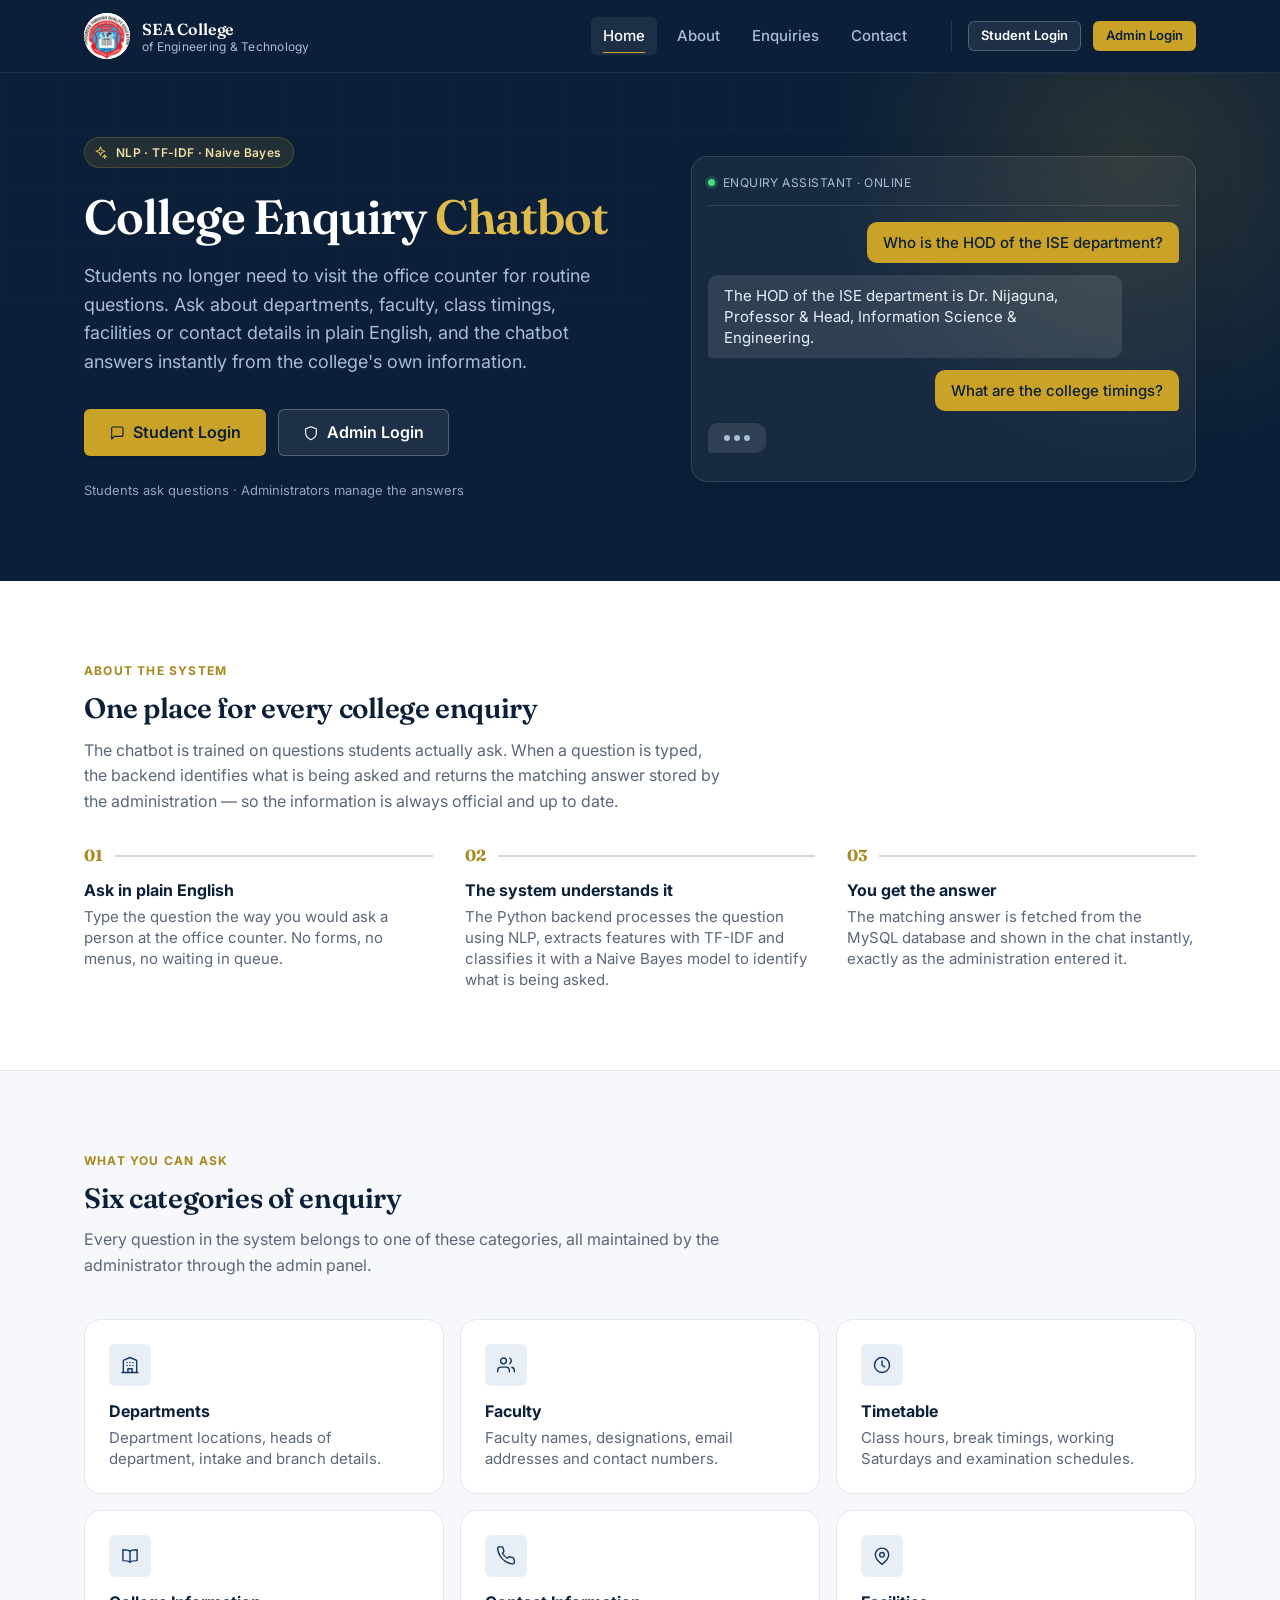
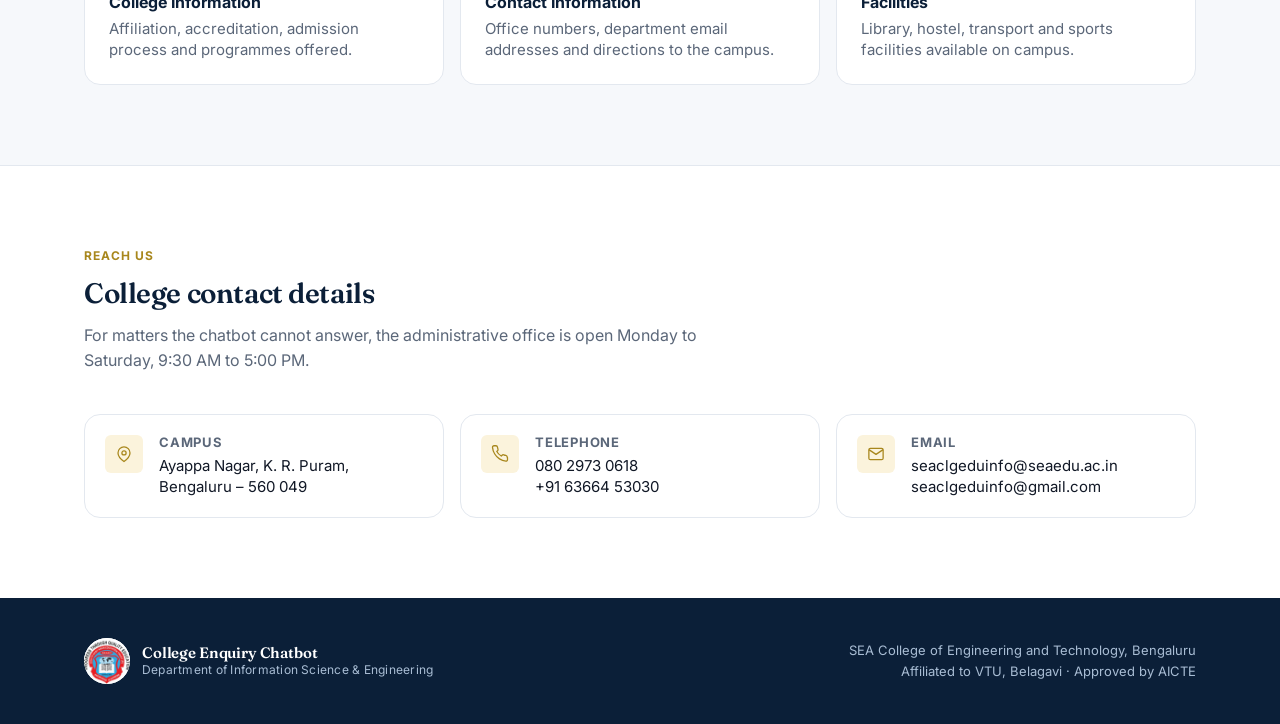
==== index.html @ 17e55410 "College Enquiry Chatbot - SEA College" ====
<!DOCTYPE html>
<html lang="en">
<head>
<meta charset="UTF-8" />
<meta name="viewport" content="width=device-width, initial-scale=1" />
<link rel="icon" href="assets/img/logo.png" />
<title>College Enquiry Chatbot — SEA College of Engineering and Technology</title>
<meta name="description" content="Ask questions about departments, faculty, timings, facilities and contact details, and get instant answers from the college enquiry chatbot." />

<link rel="preconnect" href="https://fonts.googleapis.com" />
<link rel="preconnect" href="https://fonts.gstatic.com" crossorigin />
<link href="https://fonts.googleapis.com/css2?family=Fraunces:opsz,wght@9..144,400;9..144,600;9..144,700&family=Inter:wght@400;500;600;700&display=swap" rel="stylesheet" />

<link rel="stylesheet" href="assets/css/tokens.css" />
<link rel="stylesheet" href="assets/css/base.css" />
<link rel="stylesheet" href="assets/css/components.css" />
<link rel="stylesheet" href="assets/css/student.css" />
<link rel="stylesheet" href="assets/css/motion.css" />
</head>
<body>

<a class="skip-link" href="#main">Skip to main content</a>

<!-- ======================================================== NAVIGATION -->
<header class="site-nav" id="siteNav">
  <div class="container">
    <a class="brand" href="index.html">
      <span class="crest"><img src="assets/img/logo.png" alt="" onerror="this.remove()" />SEA</span>
      <span class="brand-text">
        <span class="brand-name">SEA College</span>
        <span class="brand-sub">of Engineering &amp; Technology</span>
      </span>
    </a>

    <button class="nav-toggle" type="button" id="navToggle"
            aria-label="Toggle navigation" aria-expanded="false">
      <span data-icon="menu"></span>
    </button>

    <nav class="nav-links" aria-label="Primary">
      <a href="#home" class="is-active">Home</a>
      <a href="#about">About</a>
      <a href="#enquiries">Enquiries</a>
      <a href="#contact">Contact</a>
    </nav>

    <div class="nav-actions">
      <a class="btn btn-on-dark btn-sm" href="student-login.html">Student Login</a>
      <a class="btn btn-gold btn-sm" href="admin-login.html">Admin Login</a>
    </div>
  </div>
</header>

<main id="main">

  <!-- ============================================================= HERO -->
  <section class="hero" id="home">
    <div class="container">
      <div>
        <span class="eyebrow">
          <span data-icon="sparkle"></span>
          NLP · TF-IDF · Naive Bayes
        </span>

        <h1>College Enquiry <em>Chatbot</em></h1>

        <p class="hero-lead">
          Students no longer need to visit the office counter for routine
          questions. Ask about departments, faculty, class timings, facilities
          or contact details in plain English, and the chatbot answers instantly
          from the college's own information.
        </p>

        <div class="hero-actions">
          <a class="btn btn-gold btn-lg" href="student-login.html">
            <span data-icon="messageSquare"></span>
            Student Login
          </a>
          <a class="btn btn-on-dark btn-lg" href="admin-login.html">
            <span data-icon="shield"></span>
            Admin Login
          </a>
        </div>

        <p class="hero-note">
          Students ask questions · Administrators manage the answers
        </p>
      </div>

      <!-- Static preview of the chat interface -->
      <div class="hero-preview" aria-hidden="true">
        <div class="preview-bar">
          <span class="dot"></span>
          Enquiry Assistant · Online
        </div>
        <div class="preview-msg from-user">
          <p>Who is the HOD of the ISE department?</p>
        </div>
        <div class="preview-msg from-bot">
          <p>The HOD of the ISE department is Dr. Nijaguna,
             Professor &amp; Head, Information Science &amp; Engineering.</p>
        </div>
        <div class="preview-msg from-user">
          <p>What are the college timings?</p>
        </div>
        <div class="preview-msg from-bot">
          <span class="preview-typing"><i></i><i></i><i></i></span>
        </div>
      </div>
    </div>
  </section>

  <!-- ============================================================ ABOUT -->
  <section class="section" id="about">
    <div class="container">
      <div class="section-head">
        <span class="kicker">About the system</span>
        <h2>One place for every college enquiry</h2>
        <p>
          The chatbot is trained on questions students actually ask. When a
          question is typed, the backend identifies what is being asked and
          returns the matching answer stored by the administration — so the
          information is always official and up to date.
        </p>
      </div>

      <div class="steps">
        <article class="step">
          <h3>Ask in plain English</h3>
          <p>
            Type the question the way you would ask a person at the office
            counter. No forms, no menus, no waiting in queue.
          </p>
        </article>
        <article class="step">
          <h3>The system understands it</h3>
          <p>
            The Python backend processes the question using NLP, extracts
            features with TF-IDF and classifies it with a Naive Bayes model to
            identify what is being asked.
          </p>
        </article>
        <article class="step">
          <h3>You get the answer</h3>
          <p>
            The matching answer is fetched from the MySQL database and shown in
            the chat instantly, exactly as the administration entered it.
          </p>
        </article>
      </div>
    </div>
  </section>

  <!-- ======================================================== ENQUIRIES -->
  <section class="section is-tint" id="enquiries">
    <div class="container">
      <div class="section-head">
        <span class="kicker">What you can ask</span>
        <h2>Six categories of enquiry</h2>
        <p>
          Every question in the system belongs to one of these categories, all
          maintained by the administrator through the admin panel.
        </p>
      </div>

      <div class="cat-grid">
        <article class="cat-card">
          <div class="cat-icon"><span data-icon="building"></span></div>
          <h3>Departments</h3>
          <p>Department locations, heads of department, intake and branch details.</p>
        </article>

        <article class="cat-card">
          <div class="cat-icon"><span data-icon="users"></span></div>
          <h3>Faculty</h3>
          <p>Faculty names, designations, email addresses and contact numbers.</p>
        </article>

        <article class="cat-card">
          <div class="cat-icon"><span data-icon="clock"></span></div>
          <h3>Timetable</h3>
          <p>Class hours, break timings, working Saturdays and examination schedules.</p>
        </article>

        <article class="cat-card">
          <div class="cat-icon"><span data-icon="bookOpen"></span></div>
          <h3>College Information</h3>
          <p>Affiliation, accreditation, admission process and programmes offered.</p>
        </article>

        <article class="cat-card">
          <div class="cat-icon"><span data-icon="phone"></span></div>
          <h3>Contact Information</h3>
          <p>Office numbers, department email addresses and directions to the campus.</p>
        </article>

        <article class="cat-card">
          <div class="cat-icon"><span data-icon="mapPin"></span></div>
          <h3>Facilities</h3>
          <p>Library, hostel, transport and sports facilities available on campus.</p>
        </article>
      </div>
    </div>
  </section>

  <!-- ========================================================== CONTACT -->
  <section class="section" id="contact">
    <div class="container">
      <div class="section-head">
        <span class="kicker">Reach us</span>
        <h2>College contact details</h2>
        <p>
          For matters the chatbot cannot answer, the administrative office is
          open Monday to Saturday, 9:30 AM to 5:00 PM.
        </p>
      </div>

      <div class="contact-grid">
        <div class="contact-item">
          <div class="ci-icon"><span data-icon="mapPin"></span></div>
          <div>
            <h4>Campus</h4>
            <p>Ayappa Nagar, K. R. Puram,<br />
               Bengaluru – 560 049</p>
          </div>
        </div>

        <div class="contact-item">
          <div class="ci-icon"><span data-icon="phone"></span></div>
          <div>
            <h4>Telephone</h4>
            <p>080 2973 0618<br />+91 63664 53030</p>
          </div>
        </div>

        <div class="contact-item">
          <div class="ci-icon"><span data-icon="mail"></span></div>
          <div>
            <h4>Email</h4>
            <p>seaclgeduinfo@seaedu.ac.in<br />seaclgeduinfo@gmail.com</p>
          </div>
        </div>
      </div>
    </div>
  </section>

</main>

<!-- =========================================================== FOOTER -->
<footer class="site-footer">
  <div class="container">
    <div class="brand">
      <span class="crest"><img src="assets/img/logo.png" alt="" onerror="this.remove()" />SEA</span>
      <span class="brand-text">
        <span class="brand-name">College Enquiry Chatbot</span>
        <span class="brand-sub">Department of Information Science &amp; Engineering</span>
      </span>
    </div>
    <div class="footer-meta">
      <p>SEA College of Engineering and Technology, Bengaluru</p>
      <p>Affiliated to VTU, Belagavi · Approved by AICTE</p>
    </div>
  </div>
</footer>

<script src="assets/js/ui.js"></script>
<script src="assets/js/site.js"></script>
<script src="assets/js/motion.js"></script>
</body>
</html>
---- assets/css/tokens.css ----
/* ==========================================================================
   tokens.css — Design tokens for the College Enquiry Chatbot
   Single source of truth for colour, type, spacing, radius, shadow.
   Change a value here and the entire application re-themes.
   ========================================================================== */

:root {
  /* ---- Brand: Academic navy ---- */
  --navy-900: #0b1f38;
  --navy-800: #0d2440;
  --navy-700: #0f2a4a;
  --navy-600: #163760;
  --navy-500: #1e4573;
  --navy-400: #3c648f;
  --navy-200: #a9bdd4;
  --navy-100: #e8eef6;

  /* ---- Brand: Gold accent ---- */
  --gold-600: #a8871d;
  --gold-500: #c9a227;
  --gold-400: #dfba4c;
  --gold-200: #f0dfa4;
  --gold-100: #fbf3dc;

  /* ---- Neutrals ---- */
  --ink-900: #111826;
  --ink-700: #303b4d;
  --ink-500: #5b6779;
  --ink-400: #7b8798;
  --ink-300: #a3adbb;
  --white: #ffffff;
  --slate-50: #f6f8fb;
  --slate-100: #eef2f7;
  --line: #e3e8ef;
  --line-strong: #cfd8e3;

  /* ---- Status ---- */
  --success: #0f8a5f;
  --success-bg: #e6f5ee;
  --warning: #b7791f;
  --warning-bg: #fdf3e2;
  --danger: #c0392b;
  --danger-bg: #fdecea;
  --info: #1e4573;
  --info-bg: #e8eef6;

  /* ---- Typography ---- */
  --font-display: "Fraunces", "Iowan Old Style", "Palatino Linotype", Palatino,
    Georgia, "Times New Roman", serif;
  --font-body: "Inter", -apple-system, BlinkMacSystemFont, "Segoe UI", Roboto,
    "Helvetica Neue", Arial, sans-serif;
  --font-mono: "SF Mono", "JetBrains Mono", Menlo, Consolas, monospace;

  --fs-xs: 0.75rem;    /* 12 */
  --fs-sm: 0.8125rem;  /* 13 */
  --fs-base: 0.9375rem;/* 15 */
  --fs-md: 1rem;       /* 16 */
  --fs-lg: 1.125rem;   /* 18 */
  --fs-xl: 1.375rem;   /* 22 */
  --fs-2xl: 1.75rem;   /* 28 */
  --fs-3xl: 2.25rem;   /* 36 */
  --fs-4xl: 3rem;      /* 48 */

  --lh-tight: 1.2;
  --lh-snug: 1.4;
  --lh-normal: 1.6;

  /* ---- Spacing (4px grid) ---- */
  --sp-1: 4px;
  --sp-2: 8px;
  --sp-3: 12px;
  --sp-4: 16px;
  --sp-5: 20px;
  --sp-6: 24px;
  --sp-8: 32px;
  --sp-10: 40px;
  --sp-12: 48px;
  --sp-16: 64px;
  --sp-20: 80px;

  /* ---- Radius ---- */
  --r-sm: 6px;
  --r-md: 10px;
  --r-lg: 16px;
  --r-full: 999px;

  /* ---- Shadow ---- */
  --sh-1: 0 1px 2px rgba(17, 24, 38, 0.06), 0 1px 3px rgba(17, 24, 38, 0.04);
  --sh-2: 0 4px 12px rgba(17, 24, 38, 0.08), 0 1px 3px rgba(17, 24, 38, 0.04);
  --sh-3: 0 16px 40px rgba(11, 31, 56, 0.16), 0 4px 12px rgba(11, 31, 56, 0.08);

  /* ---- Motion ----
     Standard easing moves at a constant-ish feel. These two curves are what
     make an interface read as considered rather than merely animated:
       expo  — leaves fast, settles slowly, so motion feels weighted
       spring — overshoots a few percent, so a press feels physical      */
  --ease: cubic-bezier(0.4, 0, 0.2, 1);
  --ease-expo: cubic-bezier(0.16, 1, 0.3, 1);
  --ease-spring: cubic-bezier(0.34, 1.4, 0.64, 1);

  --t-fast: 120ms var(--ease);
  --t-base: 200ms var(--ease);
  --t-slow: 320ms var(--ease);
  --t-enter: 520ms var(--ease-expo);
  --t-press: 90ms var(--ease-expo);

  /* ---- Layout ---- */
  --container: 1160px;
  --sidebar-w: 254px;
  --topbar-h: 64px;

  /* ---- Z-index ---- */
  --z-sticky: 100;
  --z-drawer: 200;
  --z-modal: 300;
  --z-toast: 400;
}

@media (prefers-reduced-motion: reduce) {
  *,
  *::before,
  *::after {
    animation-duration: 0.01ms !important;
    animation-iteration-count: 1 !important;
    transition-duration: 0.01ms !important;
    scroll-behavior: auto !important;
  }
}
---- assets/css/base.css ----
/* ==========================================================================
   base.css — Reset, document defaults, typography, layout primitives
   ========================================================================== */

*,
*::before,
*::after {
  box-sizing: border-box;
}

* {
  margin: 0;
}

html {
  -webkit-text-size-adjust: 100%;
  scroll-behavior: smooth;
}

body {
  font-family: var(--font-body);
  font-size: var(--fs-base);
  line-height: var(--lh-normal);
  color: var(--ink-900);
  background: var(--white);
  -webkit-font-smoothing: antialiased;
  -moz-osx-font-smoothing: grayscale;
  min-height: 100vh;
}

img,
svg {
  display: block;
  max-width: 100%;
}

/* ui.js replaces every [data-icon] span with an inline SVG. Giving the
   wrapper a box makes it align with text and accept transforms. */
[data-icon] {
  display: inline-flex;
  align-items: center;
  flex: none;
}

button,
input,
select,
textarea {
  font: inherit;
  color: inherit;
}

button {
  cursor: pointer;
  background: none;
  border: none;
  padding: 0;
}

a {
  color: var(--navy-500);
  text-decoration: none;
  transition: color var(--t-fast);
}

a:hover {
  color: var(--navy-700);
}

ul,
ol {
  list-style: none;
  padding: 0;
}

/* ---- Headings ---- */
h1,
h2,
h3,
h4 {
  font-family: var(--font-display);
  font-weight: 600;
  line-height: var(--lh-tight);
  color: var(--navy-900);
  letter-spacing: -0.015em;
}

h1 {
  font-size: var(--fs-3xl);
}
h2 {
  font-size: var(--fs-2xl);
}
h3 {
  font-size: var(--fs-xl);
}
h4 {
  font-size: var(--fs-lg);
}

/* ---- Focus ---- */
:focus {
  outline: none;
}

:focus-visible {
  outline: 2px solid var(--gold-500);
  outline-offset: 2px;
  border-radius: var(--r-sm);
}

/* ---- Selection ---- */
::selection {
  background: var(--gold-200);
  color: var(--navy-900);
}

/* ---- Scrollbar (WebKit) ---- */
::-webkit-scrollbar {
  width: 10px;
  height: 10px;
}
::-webkit-scrollbar-track {
  background: transparent;
}
::-webkit-scrollbar-thumb {
  background: var(--line-strong);
  border-radius: var(--r-full);
  border: 3px solid transparent;
  background-clip: content-box;
}
::-webkit-scrollbar-thumb:hover {
  background: var(--ink-300);
  background-clip: content-box;
}

/* ==========================================================================
   Layout primitives
   ========================================================================== */

.container {
  width: 100%;
  max-width: var(--container);
  margin-inline: auto;
  padding-inline: var(--sp-6);
}

@media (max-width: 640px) {
  .container {
    padding-inline: var(--sp-4);
  }
}

.stack > * + * {
  margin-top: var(--sp-4);
}

.row {
  display: flex;
  align-items: center;
  gap: var(--sp-3);
}

.row-between {
  display: flex;
  align-items: center;
  justify-content: space-between;
  gap: var(--sp-4);
}

.grow {
  flex: 1 1 auto;
  min-width: 0;
}

/* ==========================================================================
   Utilities
   ========================================================================== */

.visually-hidden {
  position: absolute;
  width: 1px;
  height: 1px;
  padding: 0;
  margin: -1px;
  overflow: hidden;
  clip: rect(0, 0, 0, 0);
  white-space: nowrap;
  border: 0;
}

.text-muted {
  color: var(--ink-500);
}

.text-sm {
  font-size: var(--fs-sm);
}

.text-center {
  text-align: center;
}

.truncate {
  overflow: hidden;
  text-overflow: ellipsis;
  white-space: nowrap;
}

.clamp-2 {
  display: -webkit-box;
  -webkit-line-clamp: 2;
  line-clamp: 2;
  -webkit-box-orient: vertical;
  overflow: hidden;
}

.hidden {
  display: none !important;
}

.no-scroll {
  overflow: hidden;
}

/* Skip link for keyboard users */
.skip-link {
  position: absolute;
  left: var(--sp-4);
  top: -60px;
  z-index: var(--z-toast);
  background: var(--navy-700);
  color: var(--white);
  padding: var(--sp-3) var(--sp-5);
  border-radius: var(--r-sm);
  transition: top var(--t-base);
}

.skip-link:focus {
  top: var(--sp-4);
  color: var(--white);
}
---- assets/css/components.css ----
/* ==========================================================================
   components.css — Shared UI library
   Buttons · Forms · Cards · Tables · Badges · Modals · Toasts · Chips
   Avatars · Empty states · Skeletons · Dropdowns · Pagination
   ========================================================================== */

/* ==========================================================================
   Buttons
   ========================================================================== */

.btn {
  display: inline-flex;
  align-items: center;
  justify-content: center;
  gap: var(--sp-2);
  padding: 10px var(--sp-5);
  font-size: var(--fs-base);
  font-weight: 600;
  line-height: 1.2;
  border-radius: var(--r-sm);
  border: 1px solid transparent;
  white-space: nowrap;
  transition: background var(--t-fast), border-color var(--t-fast),
    color var(--t-fast), box-shadow var(--t-fast), transform var(--t-fast);
  user-select: none;
}

.btn:active:not(:disabled) {
  transform: translateY(1px);
}

.btn:disabled,
.btn[aria-disabled="true"] {
  opacity: 0.5;
  cursor: not-allowed;
  transform: none;
}

.btn svg {
  width: 16px;
  height: 16px;
  flex: none;
}

.btn-primary {
  background: var(--navy-700);
  color: var(--white);
  box-shadow: var(--sh-1);
}
.btn-primary:hover:not(:disabled) {
  background: var(--navy-600);
  color: var(--white);
}

.btn-gold {
  background: var(--gold-500);
  color: var(--navy-900);
  box-shadow: var(--sh-1);
}
.btn-gold:hover:not(:disabled) {
  background: var(--gold-400);
  color: var(--navy-900);
}

.btn-outline {
  background: var(--white);
  color: var(--navy-700);
  border-color: var(--line-strong);
}
.btn-outline:hover:not(:disabled) {
  border-color: var(--navy-400);
  background: var(--slate-50);
  color: var(--navy-700);
}

.btn-ghost {
  background: transparent;
  color: var(--ink-700);
}
.btn-ghost:hover:not(:disabled) {
  background: var(--slate-100);
  color: var(--ink-900);
}

.btn-danger {
  background: var(--danger);
  color: var(--white);
}
.btn-danger:hover:not(:disabled) {
  background: #a53226;
  color: var(--white);
}

.btn-on-dark {
  background: rgba(255, 255, 255, 0.08);
  color: var(--white);
  border-color: rgba(255, 255, 255, 0.24);
  backdrop-filter: blur(6px);
}
.btn-on-dark:hover:not(:disabled) {
  background: rgba(255, 255, 255, 0.16);
  color: var(--white);
}

.btn-sm {
  padding: 6px var(--sp-3);
  font-size: var(--fs-sm);
}

.btn-lg {
  padding: 13px var(--sp-6);
  font-size: var(--fs-md);
}

.btn-block {
  width: 100%;
}

/* Icon-only button */
.btn-icon {
  display: inline-flex;
  align-items: center;
  justify-content: center;
  width: 34px;
  height: 34px;
  border-radius: var(--r-sm);
  color: var(--ink-500);
  transition: background var(--t-fast), color var(--t-fast);
}
.btn-icon svg {
  width: 17px;
  height: 17px;
}
.btn-icon:hover {
  background: var(--slate-100);
  color: var(--navy-700);
}
.btn-icon.is-danger:hover {
  background: var(--danger-bg);
  color: var(--danger);
}

/* Loading state — set aria-busy="true" */
.btn[aria-busy="true"] {
  pointer-events: none;
  position: relative;
  color: transparent !important;
}
.btn[aria-busy="true"]::after {
  content: "";
  position: absolute;
  width: 16px;
  height: 16px;
  border: 2px solid currentColor;
  border-radius: 50%;
  border-top-color: transparent;
  animation: spin 0.6s linear infinite;
  color: var(--white);
}
.btn-outline[aria-busy="true"]::after,
.btn-gold[aria-busy="true"]::after {
  color: var(--navy-700);
}

@keyframes spin {
  to {
    transform: rotate(360deg);
  }
}

/* ==========================================================================
   Forms
   ========================================================================== */

.field {
  display: block;
  margin-bottom: var(--sp-4);
}

.field-label {
  display: block;
  font-size: var(--fs-sm);
  font-weight: 600;
  color: var(--ink-700);
  margin-bottom: 6px;
}

.field-label .req {
  color: var(--danger);
  margin-left: 2px;
}

.input,
.select,
.textarea {
  display: block;
  width: 100%;
  padding: 10px var(--sp-3);
  font-size: var(--fs-base);
  color: var(--ink-900);
  background: var(--white);
  border: 1px solid var(--line-strong);
  border-radius: var(--r-sm);
  transition: border-color var(--t-fast), box-shadow var(--t-fast);
}

.input::placeholder,
.textarea::placeholder {
  color: var(--ink-300);
}

.input:hover,
.select:hover,
.textarea:hover {
  border-color: var(--navy-200);
}

.input:focus,
.select:focus,
.textarea:focus {
  outline: none;
  border-color: var(--navy-500);
  box-shadow: 0 0 0 3px rgba(30, 69, 115, 0.12);
}

.textarea {
  min-height: 96px;
  resize: vertical;
  line-height: var(--lh-snug);
}

.select {
  appearance: none;
  padding-right: var(--sp-8);
  background-image: url("data:image/svg+xml,%3Csvg xmlns='http://www.w3.org/2000/svg' width='16' height='16' fill='none' stroke='%235b6779' stroke-width='2' stroke-linecap='round' stroke-linejoin='round'%3E%3Cpath d='M4 6l4 4 4-4'/%3E%3C/svg%3E");
  background-repeat: no-repeat;
  background-position: right var(--sp-3) center;
  cursor: pointer;
}

/* Invalid state, toggled by ui.js */
.field.is-invalid .input,
.field.is-invalid .select,
.field.is-invalid .textarea {
  border-color: var(--danger);
  background: var(--danger-bg);
}
.field.is-invalid .input:focus,
.field.is-invalid .select:focus,
.field.is-invalid .textarea:focus {
  box-shadow: 0 0 0 3px rgba(192, 57, 43, 0.14);
}

.field-error {
  display: none;
  align-items: center;
  gap: 5px;
  margin-top: 6px;
  font-size: var(--fs-sm);
  color: var(--danger);
}
.field.is-invalid .field-error {
  display: flex;
}

.field-hint {
  margin-top: 6px;
  font-size: var(--fs-sm);
  color: var(--ink-400);
}

/* Input with leading icon */
.input-group {
  position: relative;
}
.input-group .input {
  padding-left: 40px;
}
.input-group > [data-icon] {
  position: absolute;
  left: var(--sp-3);
  top: 50%;
  transform: translateY(-50%);
  color: var(--ink-400);
  pointer-events: none;
}
.input-group > [data-icon] svg {
  width: 17px;
  height: 17px;
}

/* Password reveal */
.pw-toggle {
  position: absolute;
  right: var(--sp-2);
  top: 50%;
  transform: translateY(-50%);
  display: flex;
  align-items: center;
  justify-content: center;
  width: 32px;
  height: 32px;
  border-radius: var(--r-sm);
  color: var(--ink-400);
}
.pw-toggle:hover {
  color: var(--navy-500);
  background: var(--slate-100);
}
.pw-toggle svg {
  width: 17px;
  height: 17px;
}

/* Checkbox */
.checkbox {
  display: inline-flex;
  align-items: center;
  gap: var(--sp-2);
  font-size: var(--fs-base);
  cursor: pointer;
  user-select: none;
}
.checkbox input {
  appearance: none;
  width: 17px;
  height: 17px;
  flex: none;
  border: 1.5px solid var(--line-strong);
  border-radius: 4px;
  background: var(--white);
  transition: background var(--t-fast), border-color var(--t-fast);
  cursor: pointer;
}
.checkbox input:checked {
  background: var(--navy-700) url("data:image/svg+xml,%3Csvg xmlns='http://www.w3.org/2000/svg' width='12' height='12' viewBox='0 0 16 16' fill='none' stroke='white' stroke-width='2.5' stroke-linecap='round' stroke-linejoin='round'%3E%3Cpath d='M13 4L6 11.5 3 8.5'/%3E%3C/svg%3E")
    center / 12px no-repeat;
  border-color: var(--navy-700);
}
.checkbox input:focus-visible {
  outline: 2px solid var(--gold-500);
  outline-offset: 2px;
}

.form-grid {
  display: grid;
  grid-template-columns: 1fr 1fr;
  gap: 0 var(--sp-4);
}
.form-grid .field-full {
  grid-column: 1 / -1;
}

@media (max-width: 560px) {
  .form-grid {
    grid-template-columns: 1fr;
  }
}

/* ==========================================================================
   Cards & panels
   ========================================================================== */

.card {
  background: var(--white);
  border: 1px solid var(--line);
  border-radius: var(--r-lg);
  box-shadow: var(--sh-1);
}

.card-head {
  display: flex;
  align-items: center;
  justify-content: space-between;
  flex-wrap: wrap;
  gap: var(--sp-3) var(--sp-4);
  padding: var(--sp-5) var(--sp-6);
  border-bottom: 1px solid var(--line);
}

@media (max-width: 560px) {
  .card-head,
  .toolbar {
    padding-inline: var(--sp-5);
  }
  .mini-item,
  .timeline,
  .result-count {
    padding-inline: var(--sp-5);
  }
  .faculty-grid {
    padding: var(--sp-5);
  }
}

.card-head .btn,
.card-head .row,
.card-head .segmented {
  flex: none;
}

.card-title {
  font-family: var(--font-body);
  font-size: var(--fs-md);
  font-weight: 700;
  color: var(--navy-900);
  letter-spacing: 0;
}

.card-body {
  padding: var(--sp-6);
}

.card-body.is-flush {
  padding: 0;
}

/* ==========================================================================
   Badges
   ========================================================================== */

.badge {
  display: inline-flex;
  align-items: center;
  gap: 5px;
  padding: 3px 10px;
  font-size: var(--fs-xs);
  font-weight: 600;
  line-height: 1.5;
  border-radius: var(--r-full);
  white-space: nowrap;
}

.badge::before {
  content: "";
  width: 6px;
  height: 6px;
  border-radius: 50%;
  background: currentColor;
  flex: none;
}

.badge-active {
  background: var(--success-bg);
  color: var(--success);
}
.badge-inactive {
  background: var(--slate-100);
  color: var(--ink-500);
}

/* Category pill — no dot */
.pill {
  display: inline-block;
  padding: 3px 10px;
  font-size: var(--fs-xs);
  font-weight: 600;
  border-radius: var(--r-full);
  background: var(--navy-100);
  color: var(--navy-600);
  white-space: nowrap;
}

.pill-gold {
  background: var(--gold-100);
  color: var(--gold-600);
}

/* ==========================================================================
   Avatars
   ========================================================================== */

.avatar {
  display: inline-flex;
  align-items: center;
  justify-content: center;
  width: 38px;
  height: 38px;
  flex: none;
  border-radius: 50%;
  font-size: var(--fs-sm);
  font-weight: 700;
  letter-spacing: 0.02em;
  background: var(--navy-100);
  color: var(--navy-600);
  user-select: none;
}

.avatar-sm {
  width: 30px;
  height: 30px;
  font-size: var(--fs-xs);
}
.avatar-lg {
  width: 56px;
  height: 56px;
  font-size: var(--fs-md);
}

/* ==========================================================================
   Tables
   ========================================================================== */

.table-wrap {
  width: 100%;
  overflow-x: auto;
}

.table {
  width: 100%;
  border-collapse: collapse;
  font-size: var(--fs-base);
}

.table th {
  text-align: left;
  font-size: var(--fs-xs);
  font-weight: 700;
  text-transform: uppercase;
  letter-spacing: 0.05em;
  color: var(--ink-500);
  background: var(--slate-50);
  padding: var(--sp-3) var(--sp-4);
  border-bottom: 1px solid var(--line);
  white-space: nowrap;
}

.table td {
  padding: var(--sp-4);
  border-bottom: 1px solid var(--line);
  vertical-align: middle;
  color: var(--ink-700);
}

.table tbody tr {
  transition: background var(--t-fast);
}

.table tbody tr:hover {
  background: var(--slate-50);
}

.table tbody tr:last-child td {
  border-bottom: none;
}

.table .col-actions {
  width: 1%;
  white-space: nowrap;
  text-align: right;
}

.table .cell-strong {
  font-weight: 600;
  color: var(--ink-900);
}

/* Sortable header */
.th-sort {
  cursor: pointer;
  user-select: none;
}
.th-sort:hover {
  color: var(--navy-600);
}
.th-sort .sort-ind {
  display: inline-block;
  margin-left: 4px;
  opacity: 0;
  transition: opacity var(--t-fast);
}
.th-sort[aria-sort]:not([aria-sort="none"]) .sort-ind {
  opacity: 1;
  color: var(--navy-500);
}

.row-actions {
  display: inline-flex;
  gap: 2px;
}

/* ==========================================================================
   Toolbar (search + filters above a table)
   ========================================================================== */

.toolbar {
  display: flex;
  align-items: center;
  gap: var(--sp-3);
  flex-wrap: wrap;
  padding: var(--sp-4) var(--sp-6);
  border-bottom: 1px solid var(--line);
}

.toolbar .search {
  flex: 1 1 260px;
  min-width: 200px;
}

.toolbar .select {
  flex: 1 1 156px;
  width: auto;
  min-width: 0;
  max-width: 100%;
  text-overflow: ellipsis;
}

.toolbar .btn {
  flex: none;
}

.result-count {
  font-size: var(--fs-sm);
  color: var(--ink-500);
  padding: var(--sp-3) var(--sp-6);
  border-top: 1px solid var(--line);
  background: var(--slate-50);
  border-radius: 0 0 var(--r-lg) var(--r-lg);
}

/* ==========================================================================
   Empty & loading states
   ========================================================================== */

.empty {
  display: flex;
  flex-direction: column;
  align-items: center;
  text-align: center;
  padding: var(--sp-16) var(--sp-6);
}

.empty-icon {
  display: flex;
  align-items: center;
  justify-content: center;
  width: 56px;
  height: 56px;
  border-radius: 50%;
  background: var(--slate-100);
  color: var(--ink-300);
  margin-bottom: var(--sp-4);
}
.empty-icon svg {
  width: 26px;
  height: 26px;
}

.empty h4 {
  font-family: var(--font-body);
  font-size: var(--fs-md);
  font-weight: 700;
  margin-bottom: 4px;
}

.empty p {
  color: var(--ink-500);
  font-size: var(--fs-base);
  max-width: 380px;
  margin-bottom: var(--sp-5);
}

/* Skeleton shimmer */
.skel {
  position: relative;
  overflow: hidden;
  background: var(--slate-100);
  border-radius: var(--r-sm);
}

.skel::after {
  content: "";
  position: absolute;
  inset: 0;
  transform: translateX(-100%);
  background: linear-gradient(
    90deg,
    transparent,
    rgba(255, 255, 255, 0.7),
    transparent
  );
  animation: shimmer 1.3s infinite;
}

@keyframes shimmer {
  100% {
    transform: translateX(100%);
  }
}

.skel-line {
  height: 12px;
  margin-bottom: var(--sp-2);
}
.skel-line.w-40 {
  width: 40%;
}
.skel-line.w-60 {
  width: 60%;
}
.skel-line.w-80 {
  width: 80%;
}

/* ==========================================================================
   Modal / Dialog
   ========================================================================== */

.modal-backdrop {
  position: fixed;
  inset: 0;
  z-index: var(--z-modal);
  display: flex;
  align-items: center;
  justify-content: center;
  padding: var(--sp-4);
  background: rgba(11, 31, 56, 0.55);
  backdrop-filter: blur(3px);
  opacity: 0;
  visibility: hidden;
  transition: opacity var(--t-base), visibility var(--t-base);
}

.modal-backdrop.is-open {
  opacity: 1;
  visibility: visible;
}

.modal {
  width: 100%;
  max-width: 560px;
  max-height: calc(100vh - var(--sp-8));
  display: flex;
  flex-direction: column;
  background: var(--white);
  border-radius: var(--r-lg);
  box-shadow: var(--sh-3);
  transform: translateY(12px) scale(0.98);
  transition: transform var(--t-base);
}

.modal-backdrop.is-open .modal {
  transform: translateY(0) scale(1);
}

.modal-sm {
  max-width: 440px;
}
.modal-lg {
  max-width: 680px;
}

.modal-head {
  display: flex;
  align-items: flex-start;
  justify-content: space-between;
  gap: var(--sp-4);
  padding: var(--sp-5) var(--sp-6);
  border-bottom: 1px solid var(--line);
}

.modal-head h3 {
  font-family: var(--font-body);
  font-size: var(--fs-lg);
  font-weight: 700;
  letter-spacing: 0;
}

.modal-head p {
  font-size: var(--fs-sm);
  color: var(--ink-500);
  margin-top: 2px;
}

.modal-body {
  padding: var(--sp-6);
  overflow-y: auto;
  flex: 1;
}

.modal-foot {
  display: flex;
  align-items: center;
  justify-content: flex-end;
  gap: var(--sp-3);
  padding: var(--sp-4) var(--sp-6);
  border-top: 1px solid var(--line);
  background: var(--slate-50);
  border-radius: 0 0 var(--r-lg) var(--r-lg);
}

/* Confirm dialog accent */
.confirm-icon {
  display: flex;
  align-items: center;
  justify-content: center;
  width: 44px;
  height: 44px;
  flex: none;
  border-radius: 50%;
  background: var(--danger-bg);
  color: var(--danger);
  margin-bottom: var(--sp-4);
}
.confirm-icon svg {
  width: 21px;
  height: 21px;
}

@media (max-width: 560px) {
  .modal-foot {
    flex-direction: column-reverse;
  }
  .modal-foot .btn {
    width: 100%;
  }
}

/* ==========================================================================
   Toasts
   ========================================================================== */

.toast-stack {
  position: fixed;
  right: var(--sp-5);
  bottom: var(--sp-5);
  z-index: var(--z-toast);
  display: flex;
  flex-direction: column;
  gap: var(--sp-2);
  width: min(360px, calc(100vw - var(--sp-8)));
  pointer-events: none;
}

.toast {
  display: flex;
  align-items: flex-start;
  gap: var(--sp-3);
  padding: var(--sp-3) var(--sp-4);
  background: var(--white);
  border: 1px solid var(--line);
  border-left: 3px solid var(--ink-400);
  border-radius: var(--r-md);
  box-shadow: var(--sh-2);
  pointer-events: auto;
  animation: toast-in 260ms var(--ease);
}

.toast.is-leaving {
  animation: toast-out 200ms var(--ease) forwards;
}

.toast-icon {
  flex: none;
  margin-top: 1px;
}
.toast-icon svg {
  width: 17px;
  height: 17px;
}

.toast-msg {
  flex: 1;
  font-size: var(--fs-base);
  color: var(--ink-900);
  line-height: var(--lh-snug);
}

.toast-close {
  flex: none;
  color: var(--ink-400);
  padding: 2px;
  border-radius: 4px;
}
.toast-close:hover {
  color: var(--ink-900);
}
.toast-close svg {
  width: 15px;
  height: 15px;
}

.toast-success {
  border-left-color: var(--success);
}
.toast-success .toast-icon {
  color: var(--success);
}

.toast-error {
  border-left-color: var(--danger);
}
.toast-error .toast-icon {
  color: var(--danger);
}

.toast-info {
  border-left-color: var(--navy-500);
}
.toast-info .toast-icon {
  color: var(--navy-500);
}

@keyframes toast-in {
  from {
    opacity: 0;
    transform: translateY(12px) scale(0.97);
  }
  to {
    opacity: 1;
    transform: none;
  }
}

@keyframes toast-out {
  to {
    opacity: 0;
    transform: translateX(16px);
  }
}

@media (max-width: 560px) {
  .toast-stack {
    left: var(--sp-4);
    right: var(--sp-4);
    bottom: var(--sp-4);
    width: auto;
  }
}

/* ==========================================================================
   Dropdown menu
   ========================================================================== */

.dropdown {
  position: relative;
}

.dropdown-menu {
  position: absolute;
  right: 0;
  top: calc(100% + 8px);
  min-width: 232px;
  background: var(--white);
  border: 1px solid var(--line);
  border-radius: var(--r-md);
  box-shadow: var(--sh-3);
  padding: var(--sp-2);
  opacity: 0;
  visibility: hidden;
  transform: translateY(-6px);
  transition: opacity var(--t-fast), transform var(--t-fast),
    visibility var(--t-fast);
  z-index: var(--z-sticky);
}

.dropdown.is-open .dropdown-menu {
  opacity: 1;
  visibility: visible;
  transform: none;
}

.dropdown-header {
  padding: var(--sp-3);
  border-bottom: 1px solid var(--line);
  margin-bottom: var(--sp-2);
}

.dropdown-header .name {
  font-size: var(--fs-base);
  font-weight: 700;
  color: var(--ink-900);
}

.dropdown-header .email {
  font-size: var(--fs-sm);
  color: var(--ink-500);
  word-break: break-all;
}

.dropdown-item {
  display: flex;
  align-items: center;
  gap: var(--sp-3);
  width: 100%;
  padding: var(--sp-2) var(--sp-3);
  font-size: var(--fs-base);
  font-weight: 500;
  color: var(--ink-700);
  border-radius: var(--r-sm);
  text-align: left;
  transition: background var(--t-fast), color var(--t-fast);
}

.dropdown-item svg {
  width: 16px;
  height: 16px;
  flex: none;
}

.dropdown-item:hover {
  background: var(--slate-100);
  color: var(--ink-900);
}

.dropdown-item.is-danger {
  color: var(--danger);
}
.dropdown-item.is-danger:hover {
  background: var(--danger-bg);
  color: var(--danger);
}

/* ==========================================================================
   Segmented control (table / card view toggle)
   ========================================================================== */

.segmented {
  display: inline-flex;
  padding: 3px;
  background: var(--slate-100);
  border-radius: var(--r-sm);
  gap: 2px;
}

.segmented button {
  display: inline-flex;
  align-items: center;
  gap: 6px;
  padding: 5px var(--sp-3);
  font-size: var(--fs-sm);
  font-weight: 600;
  color: var(--ink-500);
  border-radius: 5px;
  transition: background var(--t-fast), color var(--t-fast);
}

.segmented button svg {
  width: 15px;
  height: 15px;
}

.segmented button[aria-pressed="true"] {
  background: var(--white);
  color: var(--navy-700);
  box-shadow: var(--sh-1);
}

/* ==========================================================================
   Brand lockup — used on every dark surface (nav, chat header, login aside,
   footer). The admin sidebar has its own compact variant in admin.css.
   ========================================================================== */

.brand {
  display: flex;
  align-items: center;
  gap: var(--sp-3);
  flex: none;
}

.brand:hover {
  color: inherit;
}

.brand {
  display: flex;
  align-items: center;
  gap: var(--sp-3);
  flex: none;
}

.brand:hover {
  color: inherit;
}

.crest {
  display: flex;
  align-items: center;
  justify-content: center;
  width: 42px;
  height: 42px;
  flex: none;
  border-radius: var(--r-sm);
  background: linear-gradient(150deg, var(--gold-400), var(--gold-600));
  color: var(--navy-900);
  font-family: var(--font-display);
  font-size: 17px;
  font-weight: 700;
  letter-spacing: -0.02em;
  box-shadow: inset 0 1px 0 rgba(255, 255, 255, 0.35);
}

/* The real college logo sits on top of the "SEA" lettermark. If
   assets/img/logo.png is missing the <img> removes itself on error and the
   lettermark shows through, so the pages never render a broken image. */
.crest {
  position: relative;
  overflow: hidden;
}

.crest:has(img) {
  width: 46px;
  height: 46px;
  border-radius: 50%;
  background: var(--white);
}

.crest img {
  position: absolute;
  inset: 0;
  width: 100%;
  height: 100%;
  object-fit: cover;
  background: var(--white);
}

.brand-text {
  display: flex;
  flex-direction: column;
  line-height: 1.25;
  min-width: 0;
}

.brand-name {
  font-family: var(--font-display);
  font-size: var(--fs-md);
  font-weight: 600;
  color: var(--white);
  letter-spacing: -0.01em;
}

.brand-sub {
  font-size: var(--fs-xs);
  color: var(--navy-200);
  letter-spacing: 0.02em;
}
---- assets/css/student.css ----
/* ==========================================================================
   student.css — Student side
   Site navigation · Home page · Chatbot interface
   ========================================================================== */

/* ==========================================================================
   1. Site navigation
   ========================================================================== */

.site-nav {
  position: sticky;
  top: 0;
  z-index: var(--z-sticky);
  background: var(--navy-900);
  border-bottom: 1px solid rgba(255, 255, 255, 0.08);
}

.site-nav .container {
  display: flex;
  align-items: center;
  gap: var(--sp-6);
  height: 72px;
}

/* ---- Links ---- */
.nav-links {
  display: flex;
  align-items: center;
  gap: var(--sp-2);
  margin-left: auto;
}

.nav-links a {
  padding: 7px var(--sp-3);
  font-size: var(--fs-base);
  font-weight: 500;
  color: var(--navy-200);
  border-radius: var(--r-sm);
  transition: color var(--t-fast), background var(--t-fast);
}

.nav-links a:hover,
.nav-links a.is-active {
  color: var(--white);
  background: rgba(255, 255, 255, 0.07);
}

.nav-actions {
  display: flex;
  align-items: center;
  gap: var(--sp-3);
  padding-left: var(--sp-4);
  margin-left: var(--sp-2);
  border-left: 1px solid rgba(255, 255, 255, 0.12);
}

.nav-toggle {
  display: none;
  align-items: center;
  justify-content: center;
  width: 40px;
  height: 40px;
  margin-left: auto;
  border-radius: var(--r-sm);
  color: var(--white);
  background: rgba(255, 255, 255, 0.08);
}
.nav-toggle svg {
  width: 20px;
  height: 20px;
}

@media (max-width: 900px) {
  .nav-links,
  .nav-actions {
    display: none;
  }
  .nav-toggle {
    display: flex;
  }
  .site-nav.is-open .nav-links,
  .site-nav.is-open .nav-actions {
    display: flex;
  }
  .site-nav.is-open .container {
    flex-wrap: wrap;
    height: auto;
    padding-bottom: var(--sp-4);
  }
  .site-nav.is-open .nav-links {
    order: 3;
    width: 100%;
    flex-direction: column;
    align-items: stretch;
    gap: 2px;
    padding-top: var(--sp-3);
    border-top: 1px solid rgba(255, 255, 255, 0.1);
  }
  .site-nav.is-open .nav-actions {
    order: 4;
    width: 100%;
    padding-left: 0;
    margin-left: 0;
    border-left: none;
  }
  .site-nav.is-open .nav-actions .btn {
    flex: 1;
  }
}

/* ==========================================================================
   2. Hero
   ========================================================================== */

.hero {
  position: relative;
  background: var(--navy-900);
  color: var(--white);
  overflow: hidden;
  padding: var(--sp-16) 0 var(--sp-20);
}

/* Soft gold glow + faint grid, adds depth without decoration overload */
.hero::before {
  content: "";
  position: absolute;
  top: -220px;
  right: -160px;
  width: 620px;
  height: 620px;
  border-radius: 50%;
  background: radial-gradient(
    circle,
    rgba(201, 162, 39, 0.16) 0%,
    rgba(201, 162, 39, 0) 68%
  );
  pointer-events: none;
}

.hero::after {
  content: "";
  position: absolute;
  inset: 0;
  background-image: linear-gradient(
      rgba(255, 255, 255, 0.028) 1px,
      transparent 1px
    ),
    linear-gradient(90deg, rgba(255, 255, 255, 0.028) 1px, transparent 1px);
  background-size: 56px 56px;
  mask-image: linear-gradient(180deg, rgba(0, 0, 0, 0.6), transparent 70%);
  -webkit-mask-image: linear-gradient(180deg, rgba(0, 0, 0, 0.6), transparent 70%);
  pointer-events: none;
}

.hero .container {
  position: relative;
  z-index: 1;
  display: grid;
  grid-template-columns: 1.05fr 0.95fr;
  gap: var(--sp-12);
  align-items: center;
}

.eyebrow {
  display: inline-flex;
  align-items: center;
  gap: var(--sp-2);
  padding: 5px var(--sp-3) 5px var(--sp-2);
  font-size: var(--fs-xs);
  font-weight: 600;
  letter-spacing: 0.03em;
  color: var(--gold-200);
  background: rgba(201, 162, 39, 0.12);
  border: 1px solid rgba(201, 162, 39, 0.26);
  border-radius: var(--r-full);
  margin-bottom: var(--sp-5);
}
.eyebrow svg {
  width: 15px;
  height: 15px;
  color: var(--gold-400);
}

.hero h1 {
  font-size: var(--fs-4xl);
  color: var(--white);
  margin-bottom: var(--sp-4);
  letter-spacing: -0.025em;
}

.hero h1 em {
  font-style: normal;
  color: var(--gold-400);
}

.hero-lead {
  font-size: var(--fs-lg);
  line-height: var(--lh-normal);
  color: var(--navy-200);
  max-width: 46ch;
  margin-bottom: var(--sp-8);
}

.hero-actions {
  display: flex;
  gap: var(--sp-3);
  flex-wrap: wrap;
}

.hero-note {
  margin-top: var(--sp-6);
  font-size: var(--fs-sm);
  color: var(--navy-200);
  opacity: 0.85;
}

/* ---- Hero chat preview ---- */
.hero-preview {
  background: rgba(255, 255, 255, 0.05);
  border: 1px solid rgba(255, 255, 255, 0.12);
  border-radius: var(--r-lg);
  padding: var(--sp-4);
  backdrop-filter: blur(10px);
  box-shadow: var(--sh-3);
}

.preview-bar {
  display: flex;
  align-items: center;
  gap: var(--sp-2);
  padding-bottom: var(--sp-3);
  margin-bottom: var(--sp-4);
  border-bottom: 1px solid rgba(255, 255, 255, 0.1);
  font-size: var(--fs-xs);
  color: var(--navy-200);
  letter-spacing: 0.04em;
  text-transform: uppercase;
}
.preview-bar .dot {
  width: 7px;
  height: 7px;
  border-radius: 50%;
  background: #4ade80;
  box-shadow: 0 0 0 3px rgba(74, 222, 128, 0.18);
}

.preview-msg {
  display: flex;
  margin-bottom: var(--sp-3);
}
.preview-msg p {
  max-width: 88%;
  padding: 10px var(--sp-4);
  font-size: var(--fs-base);
  line-height: var(--lh-snug);
  border-radius: var(--r-md);
}
.preview-msg.from-user {
  justify-content: flex-end;
}
.preview-msg.from-user p {
  background: var(--gold-500);
  color: var(--navy-900);
  font-weight: 500;
  border-bottom-right-radius: 4px;
}
.preview-msg.from-bot p {
  background: rgba(255, 255, 255, 0.1);
  color: #eaf0f8;
  border-bottom-left-radius: 4px;
}

.preview-typing {
  display: inline-flex;
  align-items: center;
  gap: 4px;
  padding: 12px var(--sp-4);
  background: rgba(255, 255, 255, 0.1);
  border-radius: var(--r-md);
  border-bottom-left-radius: 4px;
}
.preview-typing i {
  width: 6px;
  height: 6px;
  border-radius: 50%;
  background: var(--navy-200);
  animation: blink 1.3s infinite;
}
.preview-typing i:nth-child(2) {
  animation-delay: 0.18s;
}
.preview-typing i:nth-child(3) {
  animation-delay: 0.36s;
}

@keyframes blink {
  0%, 60%, 100% { opacity: 0.3; transform: translateY(0); }
  30% { opacity: 1; transform: translateY(-3px); }
}

@media (max-width: 900px) {
  .hero {
    padding: var(--sp-12) 0 var(--sp-16);
  }
  .hero .container {
    grid-template-columns: 1fr;
    gap: var(--sp-10);
  }
  .hero h1 {
    font-size: var(--fs-3xl);
  }
  .hero-lead {
    font-size: var(--fs-md);
  }
}

/* ==========================================================================
   3. Home page sections
   ========================================================================== */

.section {
  padding: var(--sp-20) 0;
}

.section.is-tint {
  background: var(--slate-50);
  border-block: 1px solid var(--line);
}

.section-head {
  max-width: 640px;
  margin-bottom: var(--sp-10);
}

.section-head .kicker {
  display: block;
  font-size: var(--fs-xs);
  font-weight: 700;
  letter-spacing: 0.1em;
  text-transform: uppercase;
  color: var(--gold-600);
  margin-bottom: var(--sp-3);
}

.section-head h2 {
  margin-bottom: var(--sp-3);
}

.section-head p {
  color: var(--ink-500);
  font-size: var(--fs-md);
}

/* ---- Enquiry category grid ---- */
.cat-grid {
  display: grid;
  grid-template-columns: repeat(3, 1fr);
  gap: var(--sp-4);
}

.cat-card {
  display: block;
  padding: var(--sp-6);
  background: var(--white);
  border: 1px solid var(--line);
  border-radius: var(--r-lg);
  transition: border-color var(--t-base), box-shadow var(--t-base),
    transform var(--t-base);
}

.cat-card:hover {
  border-color: var(--navy-200);
  box-shadow: var(--sh-2);
  transform: translateY(-2px);
}

.cat-icon {
  display: flex;
  align-items: center;
  justify-content: center;
  width: 42px;
  height: 42px;
  border-radius: var(--r-sm);
  background: var(--navy-100);
  color: var(--navy-600);
  margin-bottom: var(--sp-4);
}
.cat-icon svg {
  width: 20px;
  height: 20px;
}

.cat-card h3 {
  font-family: var(--font-body);
  font-size: var(--fs-md);
  font-weight: 700;
  letter-spacing: 0;
  margin-bottom: 6px;
}

.cat-card p {
  font-size: var(--fs-base);
  color: var(--ink-500);
  line-height: var(--lh-snug);
}

@media (max-width: 900px) {
  .cat-grid {
    grid-template-columns: repeat(2, 1fr);
  }
}
@media (max-width: 600px) {
  .cat-grid {
    grid-template-columns: 1fr;
  }
  .section {
    padding: var(--sp-12) 0;
  }
}

/* ---- How it works ---- */
.steps {
  display: grid;
  grid-template-columns: repeat(3, 1fr);
  gap: var(--sp-8);
  counter-reset: step;
}

.step {
  position: relative;
  padding-top: var(--sp-6);
  border-top: 2px solid var(--line-strong);
}

.step::before {
  counter-increment: step;
  content: "0" counter(step);
  position: absolute;
  top: -14px;
  left: 0;
  padding-right: var(--sp-3);
  background: var(--white);
  font-family: var(--font-display);
  font-size: var(--fs-md);
  font-weight: 700;
  color: var(--gold-600);
}

.step h3 {
  font-family: var(--font-body);
  font-size: var(--fs-md);
  font-weight: 700;
  letter-spacing: 0;
  margin-bottom: 6px;
}

.step p {
  font-size: var(--fs-base);
  color: var(--ink-500);
  line-height: var(--lh-snug);
}

@media (max-width: 760px) {
  .steps {
    grid-template-columns: 1fr;
    gap: var(--sp-6);
  }
}

/* ---- Contact strip ---- */
.contact-grid {
  display: grid;
  grid-template-columns: repeat(3, 1fr);
  gap: var(--sp-4);
}

.contact-item {
  display: flex;
  gap: var(--sp-4);
  padding: var(--sp-5);
  background: var(--white);
  border: 1px solid var(--line);
  border-radius: var(--r-lg);
}

.contact-item .ci-icon {
  display: flex;
  align-items: center;
  justify-content: center;
  width: 38px;
  height: 38px;
  flex: none;
  border-radius: var(--r-sm);
  background: var(--gold-100);
  color: var(--gold-600);
}
.contact-item .ci-icon svg {
  width: 18px;
  height: 18px;
}

.contact-item h4 {
  font-family: var(--font-body);
  font-size: var(--fs-sm);
  font-weight: 700;
  text-transform: uppercase;
  letter-spacing: 0.06em;
  color: var(--ink-500);
  margin-bottom: 4px;
}

.contact-item p {
  font-size: var(--fs-base);
  color: var(--ink-900);
  line-height: var(--lh-snug);
}

@media (max-width: 860px) {
  .contact-grid {
    grid-template-columns: 1fr;
  }
}

/* ---- Footer ---- */
.site-footer {
  background: var(--navy-900);
  color: var(--navy-200);
  padding: var(--sp-10) 0;
  font-size: var(--fs-sm);
}

.site-footer .container {
  display: flex;
  align-items: center;
  justify-content: space-between;
  gap: var(--sp-4);
  flex-wrap: wrap;
}

.site-footer .brand-name {
  font-size: var(--fs-base);
}

.footer-meta {
  text-align: right;
}

@media (max-width: 700px) {
  .site-footer .container {
    flex-direction: column;
    align-items: flex-start;
  }
  .footer-meta {
    text-align: left;
  }
}

/* ==========================================================================
   4. Chatbot interface
   ========================================================================== */

.chat-page {
  display: grid;
  grid-template-rows: auto 1fr;
  height: 100vh;
  height: 100dvh;
  background: var(--slate-50);
  overflow: hidden;
}

/* ---- Chat header ---- */
.chat-header {
  display: flex;
  align-items: center;
  gap: var(--sp-4);
  padding: 0 var(--sp-6);
  height: var(--topbar-h);
  background: var(--navy-900);
  border-bottom: 1px solid rgba(255, 255, 255, 0.08);
}

.chat-header .brand {
  min-width: 0;
}

.chat-header .crest {
  width: 36px;
  height: 36px;
  font-size: 15px;
}

.chat-user {
  display: flex;
  align-items: center;
  gap: var(--sp-3);
  margin-left: auto;
  padding-left: var(--sp-4);
}

.chat-user .who {
  text-align: right;
  line-height: 1.3;
  min-width: 0;
}

.chat-user .who .n {
  display: block;
  font-size: var(--fs-base);
  font-weight: 600;
  color: var(--white);
}

.chat-user .who .m {
  display: block;
  font-size: var(--fs-xs);
  color: var(--navy-200);
}

.chat-user .avatar {
  background: var(--gold-500);
  color: var(--navy-900);
}

@media (max-width: 620px) {
  .chat-header {
    padding: 0 var(--sp-4);
  }
  .chat-header .brand-sub,
  .chat-user .who {
    display: none;
  }
  /* Collapse the logout button to its icon, but keep the icon itself */
  .chat-user .btn .btn-label {
    display: none;
  }
  .chat-user .btn {
    padding-inline: var(--sp-3);
  }
}

/* ---- Shell ---- */
.chat-main {
  display: grid;
  grid-template-rows: 1fr auto;
  min-height: 0;
  width: 100%;
  max-width: 880px;
  margin-inline: auto;
  padding-inline: var(--sp-5);
}

@media (max-width: 620px) {
  .chat-main {
    padding-inline: var(--sp-3);
  }
}

.chat-scroll {
  min-width: 0;
  overflow-y: auto;
  overscroll-behavior: contain;
  padding: var(--sp-6) var(--sp-1) var(--sp-4);
  scroll-behavior: smooth;
}

.chat-thread {
  display: flex;
  flex-direction: column;
  gap: var(--sp-5);
}

/* ---- Welcome card ---- */
.chat-welcome {
  text-align: center;
  padding: var(--sp-8) var(--sp-6) var(--sp-6);
}

.chat-welcome .mark {
  display: inline-flex;
  align-items: center;
  justify-content: center;
  width: 60px;
  height: 60px;
  border-radius: var(--r-lg);
  background: var(--navy-700);
  color: var(--gold-400);
  margin-bottom: var(--sp-4);
  box-shadow: var(--sh-2);
}
.chat-welcome .mark svg {
  width: 30px;
  height: 30px;
}

.chat-welcome h2 {
  font-size: var(--fs-xl);
  margin-bottom: var(--sp-2);
}

.chat-welcome p {
  max-width: 44ch;
  margin-inline: auto;
  color: var(--ink-500);
  line-height: var(--lh-snug);
}

/* ---- Message rows ---- */
.msg {
  display: flex;
  align-items: flex-start;
  gap: var(--sp-3);
  animation: msg-in 280ms var(--ease);
}

@keyframes msg-in {
  from { opacity: 0; transform: translateY(10px); }
  to { opacity: 1; transform: none; }
}

.msg-avatar {
  display: flex;
  align-items: center;
  justify-content: center;
  width: 32px;
  height: 32px;
  flex: none;
  border-radius: 50%;
  background: var(--navy-700);
  color: var(--gold-400);
  margin-top: 2px;
}
.msg-avatar svg {
  width: 17px;
  height: 17px;
}

.msg-body {
  min-width: 0;
  max-width: 78%;
}

.bubble {
  padding: var(--sp-3) var(--sp-4);
  font-size: var(--fs-base);
  line-height: var(--lh-normal);
  border-radius: var(--r-md);
  white-space: pre-wrap;
  overflow-wrap: anywhere;
}

.msg-meta {
  display: flex;
  align-items: center;
  gap: var(--sp-2);
  margin-top: 5px;
  padding-inline: 2px;
  font-size: var(--fs-xs);
  color: var(--ink-400);
}

/* Bot */
.msg-bot .bubble {
  background: var(--white);
  color: var(--ink-900);
  border: 1px solid var(--line);
  border-bottom-left-radius: 4px;
  box-shadow: var(--sh-1);
}

/* User */
.msg-user {
  flex-direction: row-reverse;
}
.msg-user .msg-body {
  display: flex;
  flex-direction: column;
  align-items: flex-end;
}
.msg-user .bubble {
  background: var(--navy-700);
  color: var(--white);
  border-bottom-right-radius: 4px;
}

/* Source tag under a bot answer */
.msg-source {
  display: inline-flex;
  align-items: center;
  gap: 5px;
  padding: 2px 8px;
  font-size: var(--fs-xs);
  font-weight: 600;
  border-radius: var(--r-full);
  background: var(--navy-100);
  color: var(--navy-600);
}
.msg-source svg {
  width: 12px;
  height: 12px;
}

/* Typing indicator */
.typing {
  display: inline-flex;
  align-items: center;
  gap: 5px;
  padding: 14px var(--sp-4);
  background: var(--white);
  border: 1px solid var(--line);
  border-radius: var(--r-md);
  border-bottom-left-radius: 4px;
  box-shadow: var(--sh-1);
}
.typing i {
  width: 6px;
  height: 6px;
  border-radius: 50%;
  background: var(--ink-300);
  animation: blink 1.3s infinite;
}
.typing i:nth-child(2) { animation-delay: 0.18s; }
.typing i:nth-child(3) { animation-delay: 0.36s; }

/* ---- Suggestion chips ---- */
.chat-suggest {
  padding: var(--sp-2) 0 var(--sp-3);
}

.chat-suggest .label {
  font-size: var(--fs-xs);
  font-weight: 700;
  letter-spacing: 0.07em;
  text-transform: uppercase;
  color: var(--ink-400);
  margin-bottom: var(--sp-3);
}

.chip-row {
  display: flex;
  flex-wrap: wrap;
  gap: var(--sp-2);
}

.chip {
  display: inline-flex;
  align-items: center;
  gap: 6px;
  padding: 7px var(--sp-4);
  font-size: var(--fs-sm);
  font-weight: 500;
  color: var(--navy-600);
  background: var(--white);
  border: 1px solid var(--line-strong);
  border-radius: var(--r-full);
  transition: background var(--t-fast), border-color var(--t-fast),
    color var(--t-fast), transform var(--t-fast);
}

.chip:hover {
  background: var(--navy-700);
  border-color: var(--navy-700);
  color: var(--white);
  transform: translateY(-1px);
}

.chip svg {
  width: 13px;
  height: 13px;
  opacity: 0.65;
}

/* ---- Composer ---- */
.chat-composer-wrap {
  min-width: 0;
  padding: var(--sp-2) 0 var(--sp-5);
  background: linear-gradient(180deg, rgba(246, 248, 251, 0), var(--slate-50) 22%);
}

.chat-composer {
  display: flex;
  align-items: flex-end;
  gap: var(--sp-2);
  padding: var(--sp-2);
  background: var(--white);
  border: 1px solid var(--line-strong);
  border-radius: var(--r-lg);
  box-shadow: var(--sh-1);
  transition: border-color var(--t-fast), box-shadow var(--t-fast);
}

.chat-composer:focus-within {
  border-color: var(--navy-500);
  box-shadow: 0 0 0 3px rgba(30, 69, 115, 0.1);
}

.chat-composer textarea {
  flex: 1;
  min-height: 40px;
  max-height: 132px;
  padding: 9px var(--sp-3);
  font-size: var(--fs-base);
  line-height: var(--lh-snug);
  border: none;
  background: transparent;
  resize: none;
  outline: none;
}

.chat-composer textarea::placeholder {
  color: var(--ink-300);
}

.send-btn {
  display: flex;
  align-items: center;
  justify-content: center;
  width: 40px;
  height: 40px;
  flex: none;
  border-radius: var(--r-md);
  background: var(--navy-700);
  color: var(--white);
  transition: background var(--t-fast), opacity var(--t-fast);
}

.send-btn svg {
  width: 18px;
  height: 18px;
}

.send-btn:hover:not(:disabled) {
  background: var(--navy-600);
}

.send-btn:disabled {
  background: var(--slate-100);
  color: var(--ink-300);
  cursor: not-allowed;
}

.composer-hint {
  display: flex;
  align-items: center;
  justify-content: space-between;
  gap: var(--sp-4);
  margin-top: var(--sp-2);
  padding-inline: var(--sp-2);
  font-size: var(--fs-xs);
  color: var(--ink-400);
}

.composer-hint kbd {
  font-family: var(--font-body);
  font-size: 11px;
  font-weight: 600;
  padding: 1px 5px;
  border: 1px solid var(--line-strong);
  border-bottom-width: 2px;
  border-radius: 4px;
  background: var(--white);
  color: var(--ink-500);
}

@media (max-width: 620px) {
  .msg-body {
    max-width: 86%;
  }
  .composer-hint .hint-right {
    display: none;
  }

  /* One scrollable row of chips instead of six stacked lines */
  .chip-row {
    flex-wrap: nowrap;
    overflow-x: auto;
    scroll-snap-type: x proximity;
    padding-bottom: var(--sp-2);
    scrollbar-width: none;
  }
  .chip-row::-webkit-scrollbar {
    display: none;
  }
  .chip {
    flex: none;
    scroll-snap-align: start;
  }
}
---- assets/css/motion.css ----
/* ==========================================================================
   motion.css — micro-interactions
   --------------------------------------------------------------------------
   Everything here is polish layered on top of a working interface. Load it
   last; remove it and the application still works exactly the same.

   The guiding rule is restraint. An interface feels expensive when a handful
   of things respond precisely — a button that gives under the finger, a row
   that settles into place — not when everything moves at once.

   Every effect below is disabled automatically for anyone who has asked their
   system to reduce motion (see the media query in tokens.css).
   ========================================================================== */

/* ==========================================================================
   1. Buttons — press, lift, and a ripple from the point of contact
   ========================================================================== */

.btn,
.btn-icon,
.chip,
.send-btn,
.profile-btn,
.dropdown-item,
.segmented button {
  position: relative;
  overflow: hidden;
  -webkit-tap-highlight-color: transparent;
}

/* Scale reads as "giving way under pressure"; a downward nudge alone reads as
   the whole element sliding. 0.97 is enough to feel, small enough not to
   distract. */
.btn {
  transition: background var(--t-base), border-color var(--t-base),
    color var(--t-base), box-shadow var(--t-base),
    transform var(--t-press);
}

.btn:hover:not(:disabled) {
  transform: translateY(-1px);
}

.btn:active:not(:disabled) {
  transform: scale(0.97);
  transition-duration: 60ms;
}

.btn-primary:hover:not(:disabled),
.btn-gold:hover:not(:disabled),
.btn-danger:hover:not(:disabled) {
  box-shadow: var(--sh-2);
}

.btn-icon {
  transition: background var(--t-fast), color var(--t-fast),
    transform var(--t-press);
}
.btn-icon:active {
  transform: scale(0.88);
}

.send-btn {
  transition: background var(--t-fast), color var(--t-fast),
    transform var(--t-press);
}
.send-btn:not(:disabled):hover {
  transform: scale(1.06);
}
.send-btn:not(:disabled):active {
  transform: scale(0.92);
}

/* The send arrow leans into the direction of travel on hover */
.send-btn:not(:disabled):hover svg {
  transform: translateX(1px) translateY(-1px);
  transition: transform var(--t-base);
}

/* ---- Ripple, injected by motion.js ---- */
.ripple {
  position: absolute;
  border-radius: 50%;
  transform: scale(0);
  background: currentColor;
  opacity: 0.28;
  pointer-events: none;
  animation: ripple 560ms var(--ease-expo) forwards;
}

.btn-primary .ripple,
.btn-danger .ripple,
.btn-on-dark .ripple {
  background: #fff;
  opacity: 0.32;
}

@keyframes ripple {
  to {
    transform: scale(2.6);
    opacity: 0;
  }
}

/* ==========================================================================
   2. Chips — tactile, and they acknowledge being chosen
   ========================================================================== */

.chip {
  transition: background var(--t-base), border-color var(--t-base),
    color var(--t-base), transform var(--t-press), box-shadow var(--t-base);
}

.chip:hover {
  transform: translateY(-2px);
  box-shadow: var(--sh-2);
}

.chip:active {
  transform: scale(0.96);
  transition-duration: 60ms;
}

/* ==========================================================================
   3. Entrance — content settles in rather than appearing
   ========================================================================== */

@keyframes rise {
  from {
    opacity: 0;
    transform: translateY(10px);
  }
  to {
    opacity: 1;
    transform: none;
  }
}

@keyframes fade {
  from { opacity: 0; }
  to { opacity: 1; }
}

/* motion.js adds data-rise and a per-item delay */
[data-rise] {
  animation: rise var(--t-enter) backwards;
}

/* The hero is the first thing seen, so it gets a slightly longer, calmer
   entrance than the rest of the page. */
.hero h1,
.hero-lead,
.hero-actions,
.eyebrow,
.hero-note {
  animation: rise 700ms var(--ease-expo) backwards;
}
.eyebrow      { animation-delay: 40ms; }
.hero h1      { animation-delay: 100ms; }
.hero-lead    { animation-delay: 170ms; }
.hero-actions { animation-delay: 240ms; }
.hero-note    { animation-delay: 310ms; }

.hero-preview {
  animation: rise 900ms var(--ease-expo) 300ms backwards;
}

/* ==========================================================================
   4. Cards and rows
   ========================================================================== */

.card {
  transition: box-shadow var(--t-slow), border-color var(--t-slow);
}

.cat-card,
.fac-card {
  transition: border-color var(--t-slow), box-shadow var(--t-slow),
    transform var(--t-slow);
}

.cat-card:hover,
.fac-card:hover {
  transform: translateY(-3px);
}

.kpi {
  transition: box-shadow var(--t-slow), transform var(--t-slow);
}
.kpi:hover {
  transform: translateY(-2px);
  box-shadow: var(--sh-2);
}

/* The accent bar on a KPI card grows to full height on hover */
.kpi::after {
  transform-origin: left;
  transition: transform var(--t-slow);
}
.kpi:hover::after {
  transform: scaleX(1.6);
}

.table tbody tr {
  transition: background var(--t-fast), box-shadow var(--t-fast);
}

.mini-item,
.tl-item {
  transition: background var(--t-fast);
}
.mini-item:hover {
  background: var(--slate-50);
}

/* ==========================================================================
   5. Navigation
   ========================================================================== */

/* A line that draws itself under the active nav link */
.nav-links a {
  position: relative;
}

.nav-links a::after {
  content: "";
  position: absolute;
  left: var(--sp-3);
  right: var(--sp-3);
  bottom: 2px;
  height: 1.5px;
  border-radius: 2px;
  background: var(--gold-500);
  transform: scaleX(0);
  transform-origin: left;
  transition: transform var(--t-slow);
}

.nav-links a:hover::after,
.nav-links a.is-active::after {
  transform: scaleX(1);
}

/* The gold marker on the active sidebar item slides rather than jumps */
.sidebar-nav a::before {
  transition: transform var(--t-slow), opacity var(--t-base);
}

.sidebar-nav a,
.sidebar-nav button {
  transition: background var(--t-fast), color var(--t-fast),
    padding-left var(--t-base);
}

.sidebar-nav a:hover,
.sidebar-nav button:hover {
  padding-left: var(--sp-4);
}

/* ==========================================================================
   6. Forms
   ========================================================================== */

.input,
.select,
.textarea {
  transition: border-color var(--t-base), box-shadow var(--t-base),
    background var(--t-base);
}

.checkbox input {
  transition: background var(--t-fast), border-color var(--t-fast),
    transform var(--t-press);
}
.checkbox:active input {
  transform: scale(0.9);
}

/* An invalid field draws attention once, then stops */
.field.is-invalid .input,
.field.is-invalid .select,
.field.is-invalid .textarea {
  animation: nudge 400ms var(--ease);
}

@keyframes nudge {
  0%, 100% { transform: translateX(0); }
  20% { transform: translateX(-4px); }
  40% { transform: translateX(4px); }
  60% { transform: translateX(-2px); }
  80% { transform: translateX(2px); }
}

.field-error {
  animation: fade var(--t-base);
}

/* ==========================================================================
   7. Chat
   ========================================================================== */

/* Bubbles arrive with a slight spring, which reads as a message landing */
.msg {
  animation: msg-in 420ms var(--ease-expo);
}

@keyframes msg-in {
  from {
    opacity: 0;
    transform: translateY(12px) scale(0.98);
  }
  to {
    opacity: 1;
    transform: none;
  }
}

.msg-user .bubble,
.msg-bot .bubble {
  transition: box-shadow var(--t-base);
}

.chat-welcome .mark {
  animation: rise 700ms var(--ease-spring) backwards;
}

.chat-welcome h2 { animation: rise 600ms var(--ease-expo) 120ms backwards; }
.chat-welcome p  { animation: rise 600ms var(--ease-expo) 190ms backwards; }

/* ==========================================================================
   8. Overlays
   ========================================================================== */

.modal {
  transition: transform 320ms var(--ease-expo), opacity var(--t-base);
}

.modal-backdrop.is-open .modal {
  transform: translateY(0) scale(1);
}

.modal-backdrop:not(.is-open) .modal {
  transform: translateY(8px) scale(0.97);
}

.dropdown-menu {
  transform-origin: top right;
}

.dropdown.is-open .dropdown-menu {
  animation: menu-in 240ms var(--ease-expo);
}

@keyframes menu-in {
  from {
    opacity: 0;
    transform: translateY(-6px) scale(0.97);
  }
  to {
    opacity: 1;
    transform: none;
  }
}

.toast {
  animation: toast-in 420ms var(--ease-spring);
}

/* ==========================================================================
   9. Page load
   ========================================================================== */

/* A short fade on load. Deliberately not paired with an "invisible until
   JavaScript runs" class: if the script ever failed to load, the page would
   stay blank, and a fade-in is not worth that risk. */
body {
  animation: fade 280ms var(--ease) backwards;
}
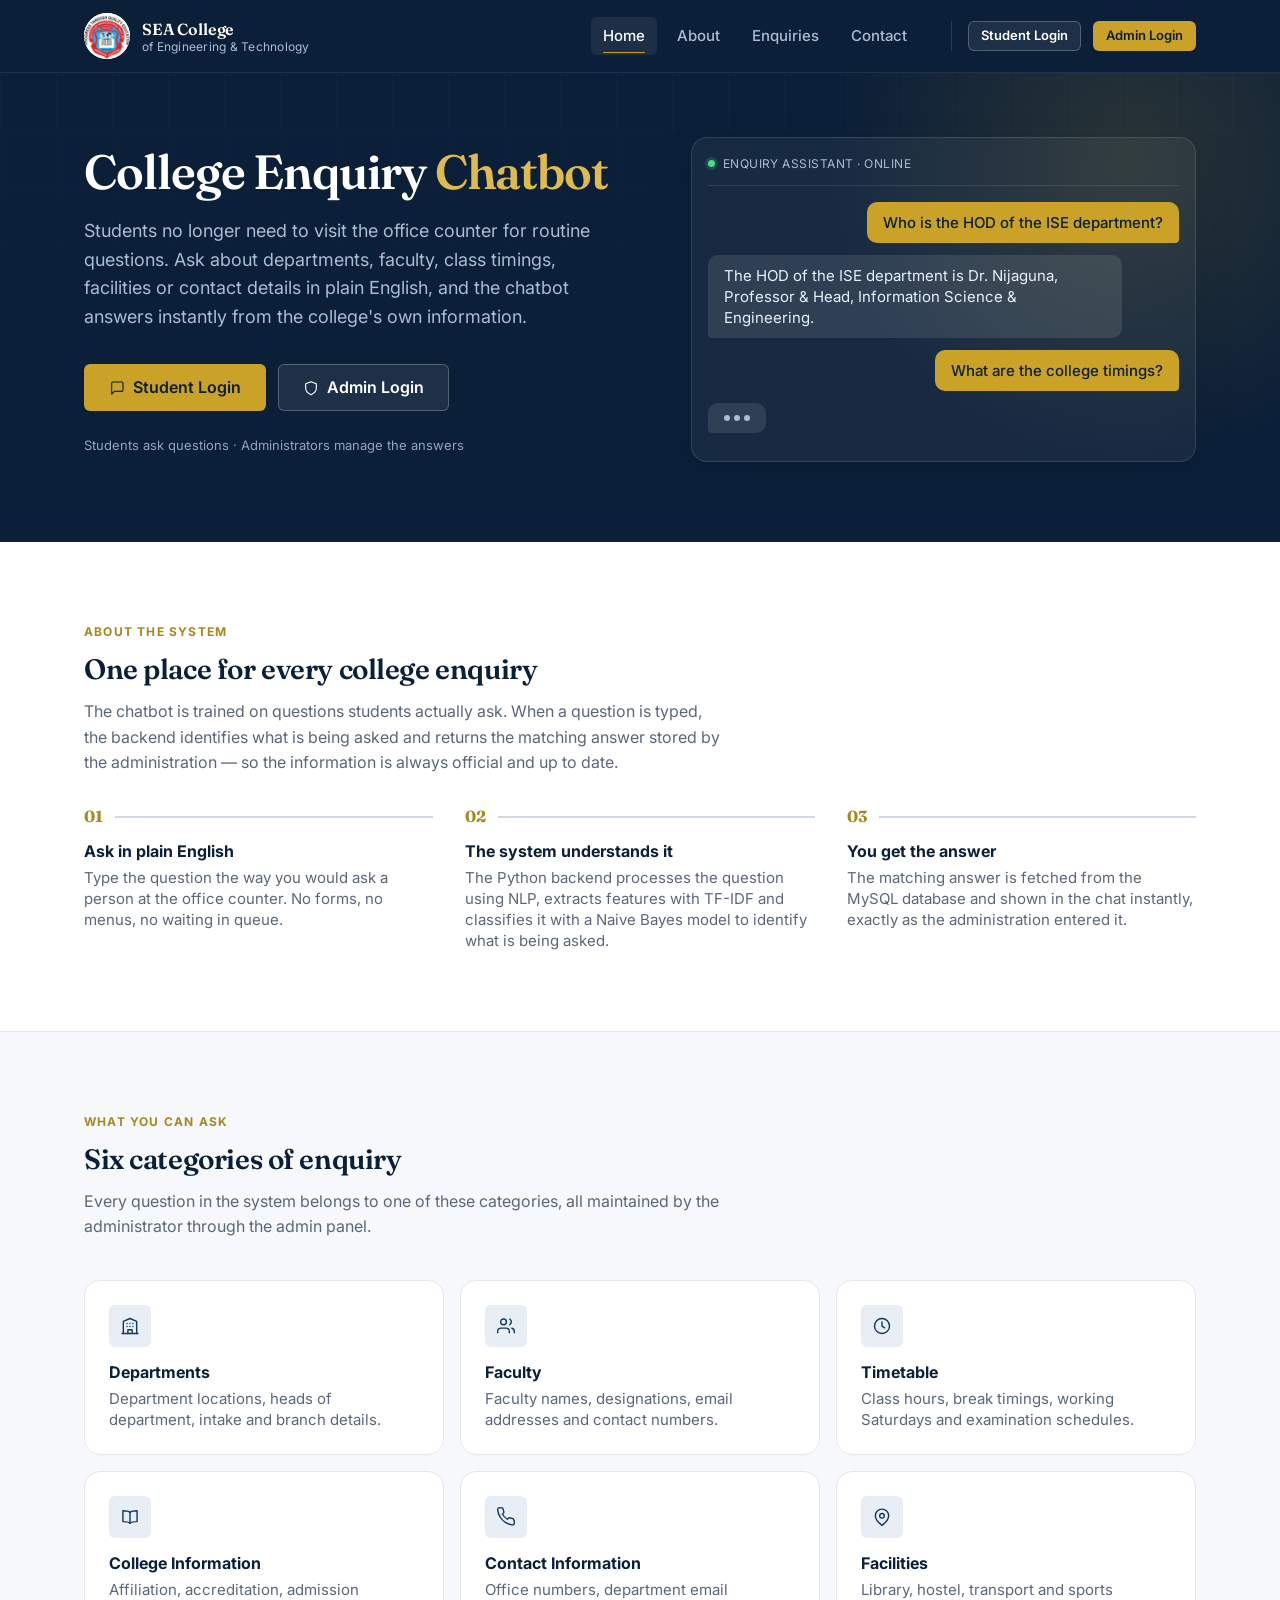
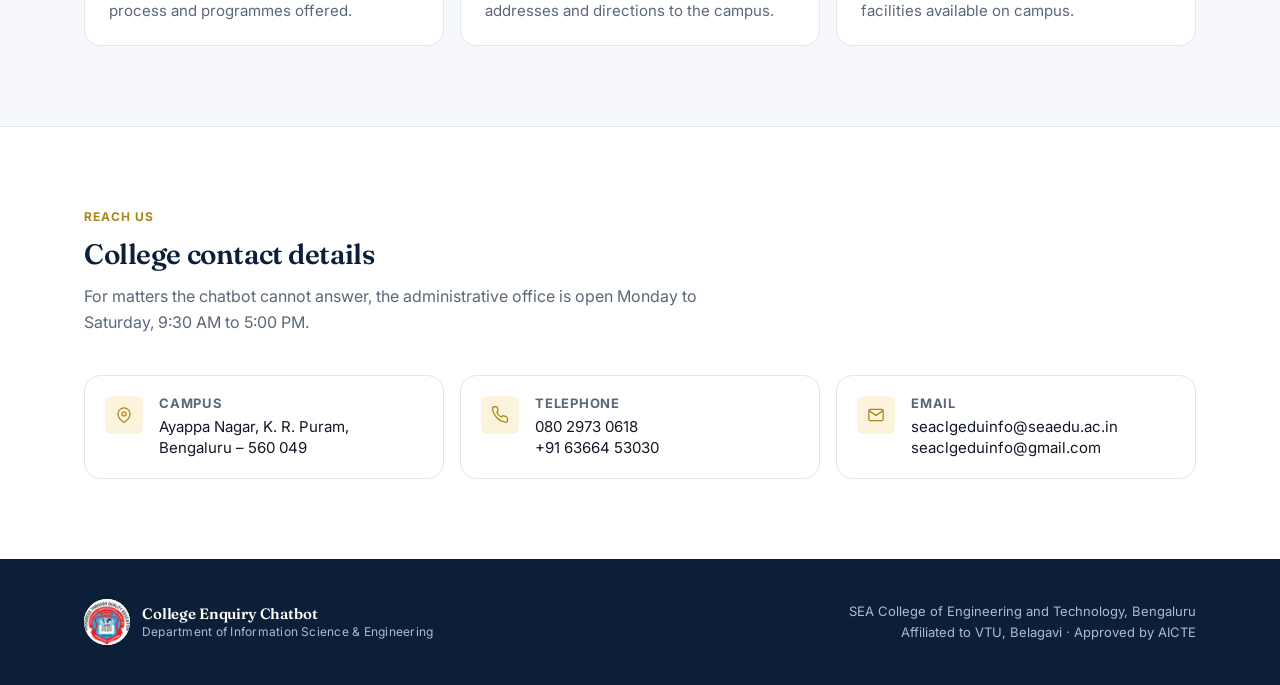
==== commit bac44d32: "Allow chatbot to answer general questions and refine chat and hero UI" ====
--- a/index.html
+++ b/index.html
@@ -57,11 +57,6 @@
   <section class="hero" id="home">
     <div class="container">
       <div>
-        <span class="eyebrow">
-          <span data-icon="sparkle"></span>
-          NLP · TF-IDF · Naive Bayes
-        </span>
-
         <h1>College Enquiry <em>Chatbot</em></h1>
 
         <p class="hero-lead">
--- a/assets/css/student.css
+++ b/assets/css/student.css
@@ -961,6 +961,143 @@
   color: var(--ink-500);
 }
 
+/* Voice Assistant controls */
+.mic-btn {
+  display: flex;
+  align-items: center;
+  justify-content: center;
+  width: 40px;
+  height: 40px;
+  flex: none;
+  border-radius: var(--r-md);
+  background: var(--slate-100);
+  color: var(--navy-800);
+  border: 1px solid var(--line);
+  cursor: pointer;
+  transition: all var(--t-fast);
+}
+
+.mic-btn svg {
+  width: 18px;
+  height: 18px;
+}
+
+.mic-btn:hover {
+  background: var(--slate-200);
+  color: var(--navy-900);
+  border-color: var(--line-strong);
+}
+
+.mic-btn.listening {
+  background: #fee2e2;
+  color: #dc2626;
+  border-color: #fca5a5;
+  animation: micPulse 1.2s infinite alternate ease-in-out;
+}
+
+@keyframes micPulse {
+  0% {
+    transform: scale(1);
+    box-shadow: 0 0 0 2px rgba(220, 38, 38, 0.2);
+  }
+  100% {
+    transform: scale(1.08);
+    box-shadow: 0 0 0 8px rgba(220, 38, 38, 0.35);
+  }
+}
+
+.voice-status-hint {
+  display: flex;
+  align-items: center;
+  gap: var(--sp-2);
+}
+
+.voice-status-hint.listening {
+  color: #dc2626;
+  font-weight: 600;
+  animation: pulse 1.2s infinite;
+}
+
+.voice-mute-toggle {
+  display: inline-flex;
+  align-items: center;
+  gap: 5px;
+  padding: 3px 8px;
+  border-radius: var(--r-sm);
+  background: transparent;
+  border: 1px solid transparent;
+  color: var(--ink-500);
+  font-size: 11px;
+  cursor: pointer;
+  transition: all var(--t-fast);
+}
+
+.voice-mute-toggle svg {
+  width: 13px;
+  height: 13px;
+}
+
+.voice-mute-toggle:hover {
+  background: var(--white);
+  border-color: var(--line);
+  color: var(--navy-800);
+}
+
+.voice-mute-toggle.active {
+  color: var(--navy-700);
+  font-weight: 500;
+}
+
+.voice-mute-toggle.active .voice-icon-wrap {
+  color: var(--navy-600);
+}
+
+.voice-mute-toggle.muted {
+  color: var(--ink-400);
+}
+
+/* Speak answer button in message bubble */
+.msg-speak-btn {
+  display: inline-flex;
+  align-items: center;
+  gap: 4px;
+  padding: 2px 7px;
+  border-radius: var(--r-sm);
+  background: var(--slate-100);
+  color: var(--ink-600);
+  border: none;
+  font-size: 11px;
+  cursor: pointer;
+  transition: all var(--t-fast);
+  margin-left: auto;
+}
+
+.msg-speak-btn svg {
+  width: 12px;
+  height: 12px;
+}
+
+.msg-speak-btn:hover {
+  background: var(--slate-200);
+  color: var(--navy-800);
+}
+
+.msg-speak-btn.speaking {
+  background: var(--navy-50);
+  color: var(--navy-700);
+  font-weight: 600;
+  animation: speakGlow 1.5s infinite alternate;
+}
+
+@keyframes speakGlow {
+  0% {
+    box-shadow: 0 0 0 1px rgba(30, 69, 115, 0.2);
+  }
+  100% {
+    box-shadow: 0 0 0 4px rgba(30, 69, 115, 0.35);
+  }
+}
+
 @media (max-width: 620px) {
   .msg-body {
     max-width: 86%;
